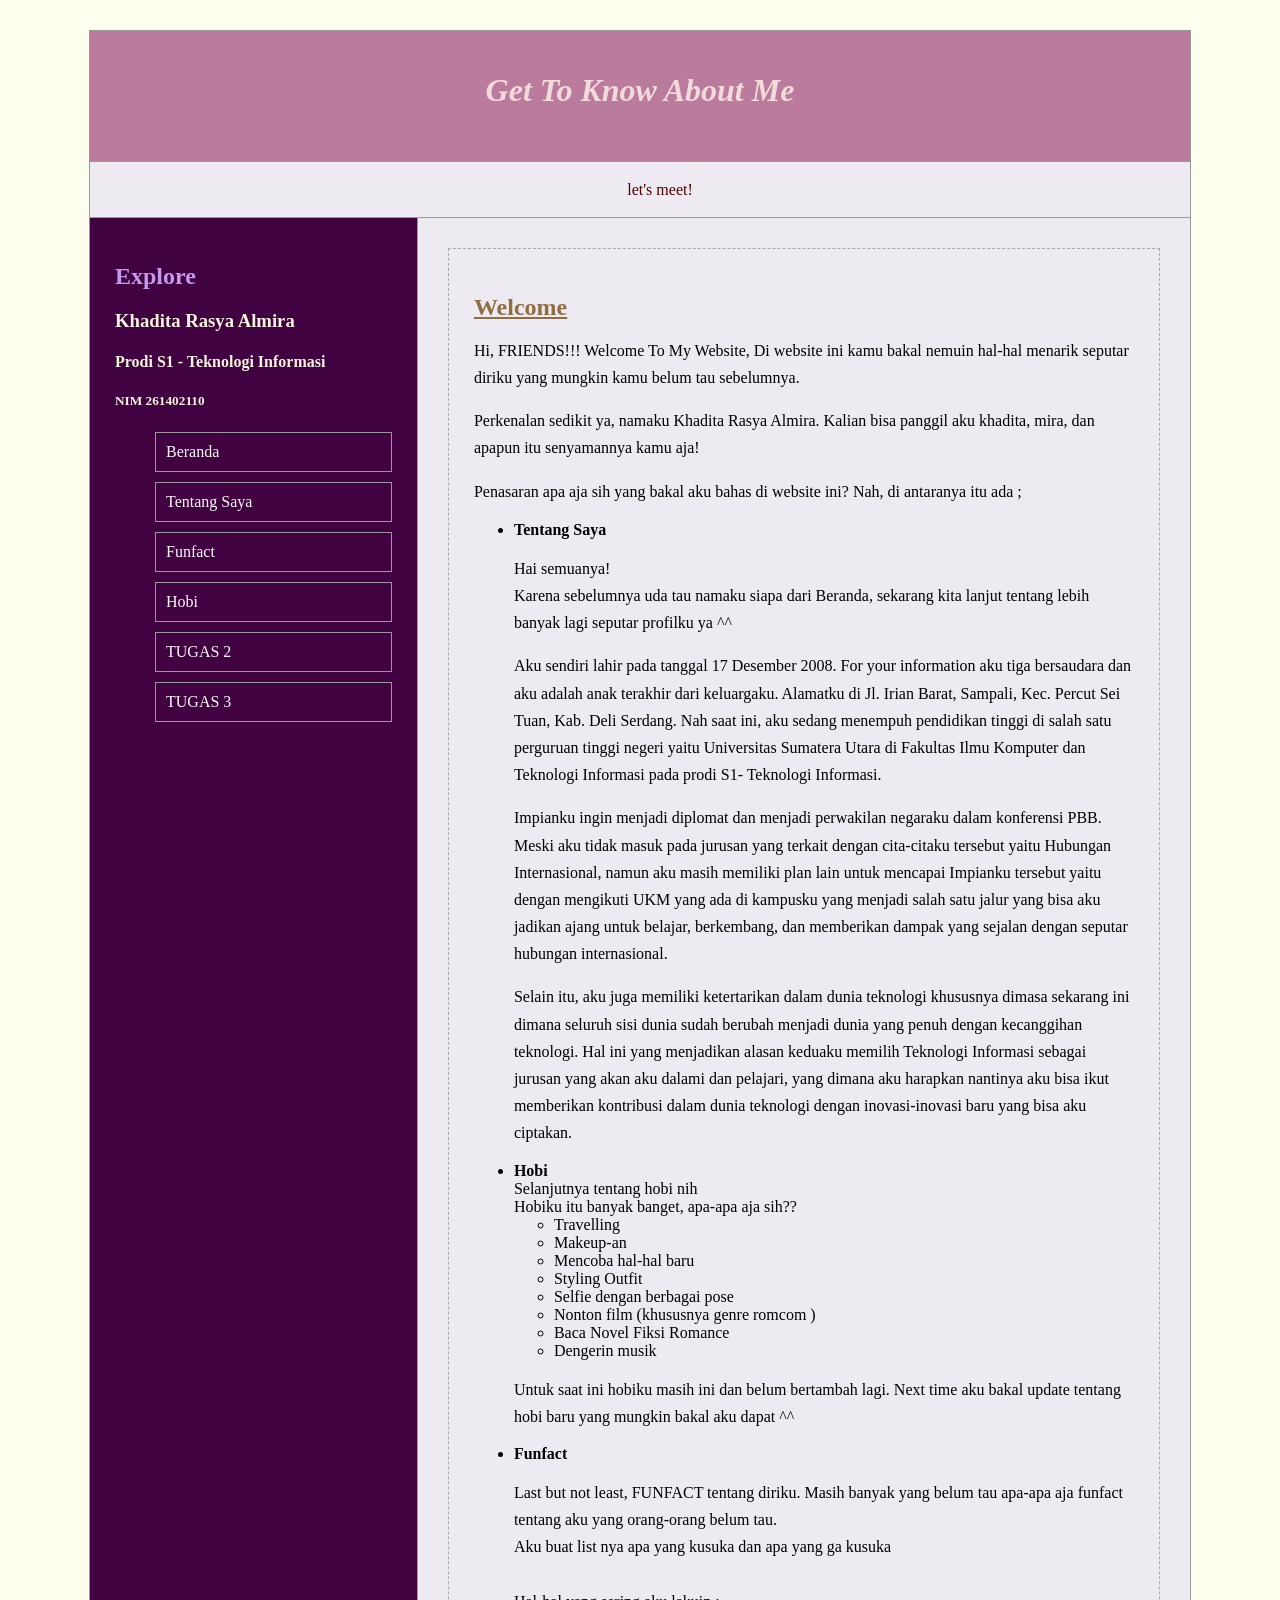
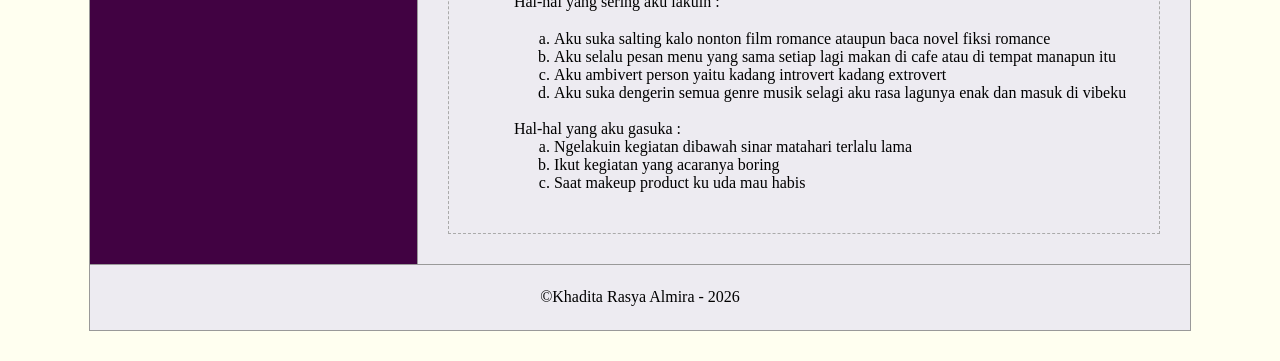
==== index.html @ 11d64168 "Update index.html" ====
<!DOCTYPE html>
<html lang="id">
<head>
    <meta name="viewport" content="width=device-width, initial-scale=1.0">
    <title>Get To Know About Me</title>
    <style>
        {
            box-sizing: border-box;
            margin: 0;
            padding: 0;
        }
        body {
            font-family: 'Times New Roman', Times, serif;
            background-color: ivory;
        } 
        .website {
            width: 90%;
            max-width: 1100px;
            margin: 30px auto;
            background-color: rgb(237, 235, 241);
            border: 1px solid #999;
        }
        header {
            height: 130px;
            border-bottom: 1px solid #999;
            display: flex;
            align-items: center;
            justify-content: center;
            background-color:rgb(186, 123, 156);
        }
        header h1 {
            color: rgb(240, 218, 218);
        }
        header p {
            text-align: center;
            margin-top: 8px;
        }
        nav {
            min-height: 55px;
            border-bottom: 1px solid #999;
            display: flex;
            justify-content: center;
            align-items: center;
        }
        nav ul {
            display: flex;
            list-style: none;
            gap: 30px;
        }
        nav a {
            text-decoration: none;
            color: rgb(81, 3, 3);
            font-weight: normal;
        } 
        .main-area {
            display: flex;
            min-height: 430px;
        }
        aside {
            width: 28%;
            border-right: 1px solid #999;
            padding: 25px;
            background-color:rgb(65, 2, 66);
        }
        aside h2{
            color: rgb(195, 154, 235);
            margin-bottom: 20px;
        }
        aside h3{
            color: beige;
        }
        aside h4{
            color:beige;
        }
        aside h5{
            color:beige;
        }
        aside ul {
            list-style: none;
        }
        aside li {
            margin-bottom: 10px;
        }
        aside a {
            display: block;
            padding: 10px;
            text-decoration: none;
            color: #fdfafa;
            border: 1px solid #999;
        }
        main {
            width: 72%;
            padding: 30px;
        }
        .content-box {
            border: 1px dashed #aaa;
            padding: 25px;
            min-height: 250px;
        }
        main h2 {
            color: rgb(144, 110, 66);
            margin-bottom: 15px;
        }
        main p {
            line-height: 1.7;
            margin-bottom: 15px;
        }
        footer {
            height: 65px;
            border-top: 1px solid #999;
            display: flex;
            justify-content: center;
            align-items: center;
        } 
    </style>
</head>
<body>
    <div class="website">
        <!-- HEADER -->
        <header>
            <div>
                <h1><p><i><b>Get To Know About Me </b></i></p></h1>
            </div>
        </header>
        <!-- MAIN MENU -->
        <nav>
            <ul>
                <li><a href="https://www.instagram.com/khdtrsyalmira_?igsi=MWV1ZHlnbnk5emplbg==//">let's meet!</a></li>
            </ul>
        </nav>
        <!-- Sidebar -->
        <div class="main-area"         
            <!-- Sidebar -- >
            <aside>
                <h2>Explore</h2>
                <h3>Khadita Rasya Almira</h3>
                <h4>Prodi S1 - Teknologi Informasi</h4>
                <h5>NIM 261402110</h5>
                <ul> 
                    <li><a href="index.html">Beranda</a></li>
                    <li><a href="tentangsaya.html">Tentang Saya</a></li>
                    <li><a href="funfact.html">Funfact</a></li>
                    <li><a href="hobi.html">Hobi</a></li>
                    <li><a href="tugas2.html">TUGAS 2</a></li>
                    <li><a href="tugas3.html">TUGAS 3</a></li>
                </ul>
            </aside>
            <!-- Who I'am? -->
            <main>
                <div class="content-box">
                    <h2><u>Welcome</u></h2>
                    <p>
                        Hi, FRIENDS!!! Welcome To My Website, Di website ini kamu bakal nemuin hal-hal 
                        menarik seputar diriku yang mungkin kamu belum tau sebelumnya.
                    </p>
                    <p>
                        Perkenalan sedikit ya, namaku Khadita Rasya Almira. Kalian bisa panggil aku
                        khadita, mira, dan apapun itu senyamannya kamu aja!
                    <p> Penasaran apa aja sih yang bakal aku bahas di website ini? Nah, di antaranya
                        itu ada ;
                    </p> 
                    <p>
                        <ul>
                            <li><b>Tentang Saya</b></li>
                            <p>Hai semuanya!
            <br>
                Karena sebelumnya uda tau namaku siapa dari Beranda, sekarang kita lanjut
                tentang lebih banyak lagi seputar profilku ya ^^
            <p>
                Aku sendiri lahir pada tanggal 17 Desember 2008. For your information aku tiga bersaudara
                dan aku adalah anak terakhir dari keluargaku. Alamatku di Jl. Irian Barat, Sampali, Kec.
                Percut Sei Tuan, Kab. Deli Serdang. Nah saat ini, aku sedang menempuh pendidikan tinggi 
                di salah satu perguruan tinggi negeri yaitu Universitas Sumatera Utara di Fakultas
                Ilmu Komputer dan Teknologi Informasi pada prodi S1- Teknologi Informasi.
            <p>
                Impianku ingin menjadi diplomat dan menjadi perwakilan negaraku dalam
                konferensi PBB. Meski aku tidak masuk pada jurusan yang terkait dengan cita-citaku  
                tersebut yaitu Hubungan Internasional, namun aku masih memiliki plan lain untuk mencapai 
                Impianku tersebut yaitu dengan mengikuti UKM yang ada di kampusku yang menjadi salah 
                satu jalur yang bisa aku jadikan ajang untuk belajar, berkembang, dan memberikan dampak 
                yang sejalan dengan seputar hubungan internasional. 
            <p>
                Selain itu, aku juga memiliki ketertarikan dalam dunia teknologi khususnya dimasa sekarang
                ini dimana seluruh sisi dunia sudah berubah menjadi dunia yang penuh dengan kecanggihan teknologi.
                Hal ini yang menjadikan alasan keduaku memilih Teknologi Informasi sebagai jurusan yang akan 
                aku dalami dan pelajari, yang dimana aku harapkan nantinya aku bisa ikut memberikan 
                kontribusi dalam dunia teknologi dengan inovasi-inovasi baru yang bisa aku ciptakan.
            </p>

                            <li><b>Hobi</b></li>
                            Selanjutnya tentang hobi nih
                <br>
                Hobiku itu banyak banget, apa-apa aja sih??
                <ul>
                    <li>Travelling</li>
                    <li>Makeup-an </li>
                    <li>Mencoba hal-hal baru</li>
                    <li>Styling Outfit</li>
                    <li>Selfie dengan berbagai pose</li>
                    <li>Nonton film (khususnya genre romcom )</li>
                    <li>Baca Novel Fiksi Romance</li>
                    <li>Dengerin musik</li>
                </ul>
                <p> Untuk saat ini hobiku masih ini dan belum bertambah lagi.
                    Next time aku bakal update tentang hobi baru yang mungkin bakal aku dapat ^^
                </p>
                            <li><b>Funfact</b></li>
                            <p>
                Last but not least, FUNFACT tentang diriku. Masih banyak yang belum tau apa-apa aja 
                funfact tentang aku yang orang-orang belum tau.
            <br> Aku buat list nya apa yang kusuka dan apa yang ga kusuka
            <br><br>
            <!-- Membuat ordered list -->
             Hal-hal yang sering aku lakuin :
             <ol type="a">
                <li>Aku suka salting kalo nonton film romance ataupun baca novel fiksi romance</li>
                <li>Aku selalu pesan menu yang sama setiap lagi makan di cafe atau di tempat manapun itu </li>
                <li>Aku ambivert person yaitu kadang introvert kadang extrovert</li>
                <li>Aku suka dengerin semua genre musik selagi aku rasa lagunya enak dan masuk di vibeku</li>
             </ol>
             <br>
             Hal-hal yang aku gasuka :
             <ol type="a">
                <li>Ngelakuin kegiatan dibawah sinar matahari terlalu lama</li>
                <li>Ikut kegiatan yang acaranya boring</li>
                <li>Saat makeup product ku uda mau habis</li>
             </ol>
                        </ul>
                    </p>
                </div>
            </main>
        </div>
        <!-- FOOTER -->
        <footer>
            <p> ©Khadita Rasya Almira - 2026</p>
        </footer>
    </div>    
</body>
</html>
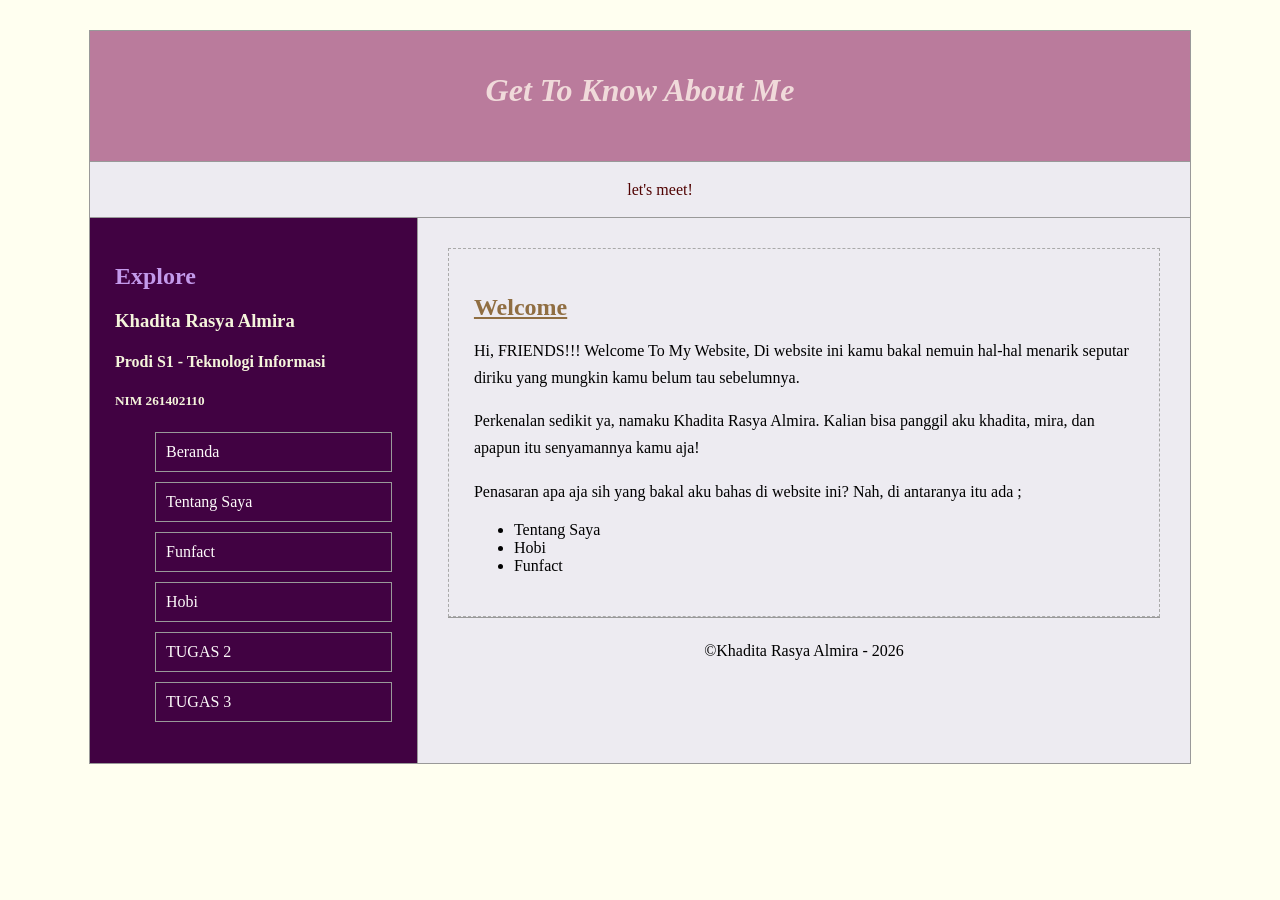
==== commit edfe019b: "Update index.html" ====
--- a/index.html
+++ b/index.html
@@ -158,77 +158,14 @@
                         khadita, mira, dan apapun itu senyamannya kamu aja!
                     <p> Penasaran apa aja sih yang bakal aku bahas di website ini? Nah, di antaranya
                         itu ada ;
-                    </p> 
+                    </p>
                     <p>
                         <ul>
-                            <li><b>Tentang Saya</b></li>
-                            <p>Hai semuanya!
-            <br>
-                Karena sebelumnya uda tau namaku siapa dari Beranda, sekarang kita lanjut
-                tentang lebih banyak lagi seputar profilku ya ^^
-            <p>
-                Aku sendiri lahir pada tanggal 17 Desember 2008. For your information aku tiga bersaudara
-                dan aku adalah anak terakhir dari keluargaku. Alamatku di Jl. Irian Barat, Sampali, Kec.
-                Percut Sei Tuan, Kab. Deli Serdang. Nah saat ini, aku sedang menempuh pendidikan tinggi 
-                di salah satu perguruan tinggi negeri yaitu Universitas Sumatera Utara di Fakultas
-                Ilmu Komputer dan Teknologi Informasi pada prodi S1- Teknologi Informasi.
-            <p>
-                Impianku ingin menjadi diplomat dan menjadi perwakilan negaraku dalam
-                konferensi PBB. Meski aku tidak masuk pada jurusan yang terkait dengan cita-citaku  
-                tersebut yaitu Hubungan Internasional, namun aku masih memiliki plan lain untuk mencapai 
-                Impianku tersebut yaitu dengan mengikuti UKM yang ada di kampusku yang menjadi salah 
-                satu jalur yang bisa aku jadikan ajang untuk belajar, berkembang, dan memberikan dampak 
-                yang sejalan dengan seputar hubungan internasional. 
-            <p>
-                Selain itu, aku juga memiliki ketertarikan dalam dunia teknologi khususnya dimasa sekarang
-                ini dimana seluruh sisi dunia sudah berubah menjadi dunia yang penuh dengan kecanggihan teknologi.
-                Hal ini yang menjadikan alasan keduaku memilih Teknologi Informasi sebagai jurusan yang akan 
-                aku dalami dan pelajari, yang dimana aku harapkan nantinya aku bisa ikut memberikan 
-                kontribusi dalam dunia teknologi dengan inovasi-inovasi baru yang bisa aku ciptakan.
-            </p>
-
-                            <li><b>Hobi</b></li>
-                            Selanjutnya tentang hobi nih
-                <br>
-                Hobiku itu banyak banget, apa-apa aja sih??
-                <ul>
-                    <li>Travelling</li>
-                    <li>Makeup-an </li>
-                    <li>Mencoba hal-hal baru</li>
-                    <li>Styling Outfit</li>
-                    <li>Selfie dengan berbagai pose</li>
-                    <li>Nonton film (khususnya genre romcom )</li>
-                    <li>Baca Novel Fiksi Romance</li>
-                    <li>Dengerin musik</li>
-                </ul>
-                <p> Untuk saat ini hobiku masih ini dan belum bertambah lagi.
-                    Next time aku bakal update tentang hobi baru yang mungkin bakal aku dapat ^^
-                </p>
-                            <li><b>Funfact</b></li>
-                            <p>
-                Last but not least, FUNFACT tentang diriku. Masih banyak yang belum tau apa-apa aja 
-                funfact tentang aku yang orang-orang belum tau.
-            <br> Aku buat list nya apa yang kusuka dan apa yang ga kusuka
-            <br><br>
-            <!-- Membuat ordered list -->
-             Hal-hal yang sering aku lakuin :
-             <ol type="a">
-                <li>Aku suka salting kalo nonton film romance ataupun baca novel fiksi romance</li>
-                <li>Aku selalu pesan menu yang sama setiap lagi makan di cafe atau di tempat manapun itu </li>
-                <li>Aku ambivert person yaitu kadang introvert kadang extrovert</li>
-                <li>Aku suka dengerin semua genre musik selagi aku rasa lagunya enak dan masuk di vibeku</li>
-             </ol>
-             <br>
-             Hal-hal yang aku gasuka :
-             <ol type="a">
-                <li>Ngelakuin kegiatan dibawah sinar matahari terlalu lama</li>
-                <li>Ikut kegiatan yang acaranya boring</li>
-                <li>Saat makeup product ku uda mau habis</li>
-             </ol>
+                            <li>Tentang Saya</li>
+                            <li>Hobi</li>
+                            <li>Funfact</li>
                         </ul>
                     </p>
-                </div>
-            </main>
         </div>
         <!-- FOOTER -->
         <footer>
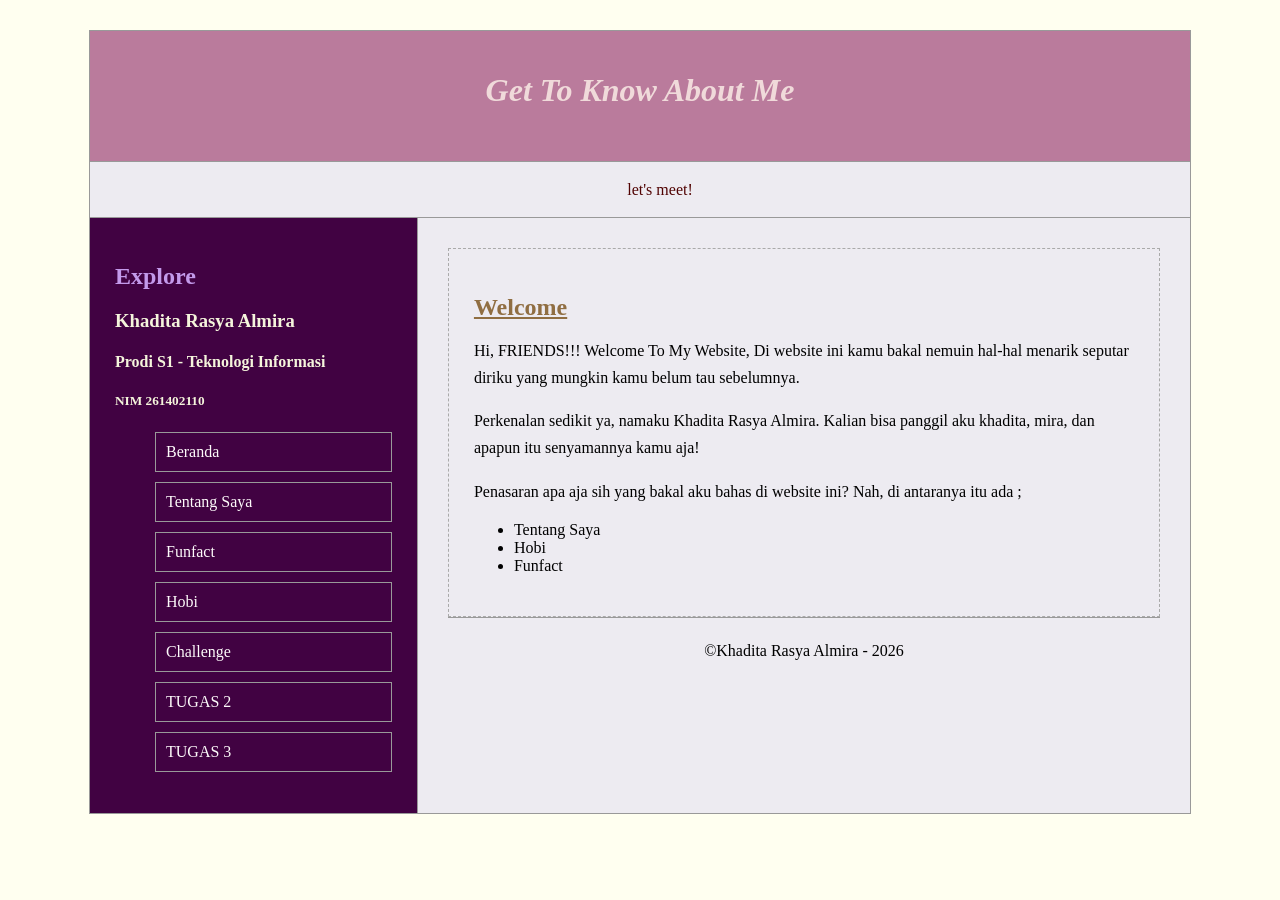
==== commit c2d543fe: "Update index.html" ====
--- a/index.html
+++ b/index.html
@@ -141,6 +141,7 @@
                     <li><a href="tentangsaya.html">Tentang Saya</a></li>
                     <li><a href="funfact.html">Funfact</a></li>
                     <li><a href="hobi.html">Hobi</a></li>
+                    <li><a href="Challenge.html">Challenge</a></li>
                     <li><a href="tugas2.html">TUGAS 2</a></li>
                     <li><a href="tugas3.html">TUGAS 3</a></li>
                 </ul>
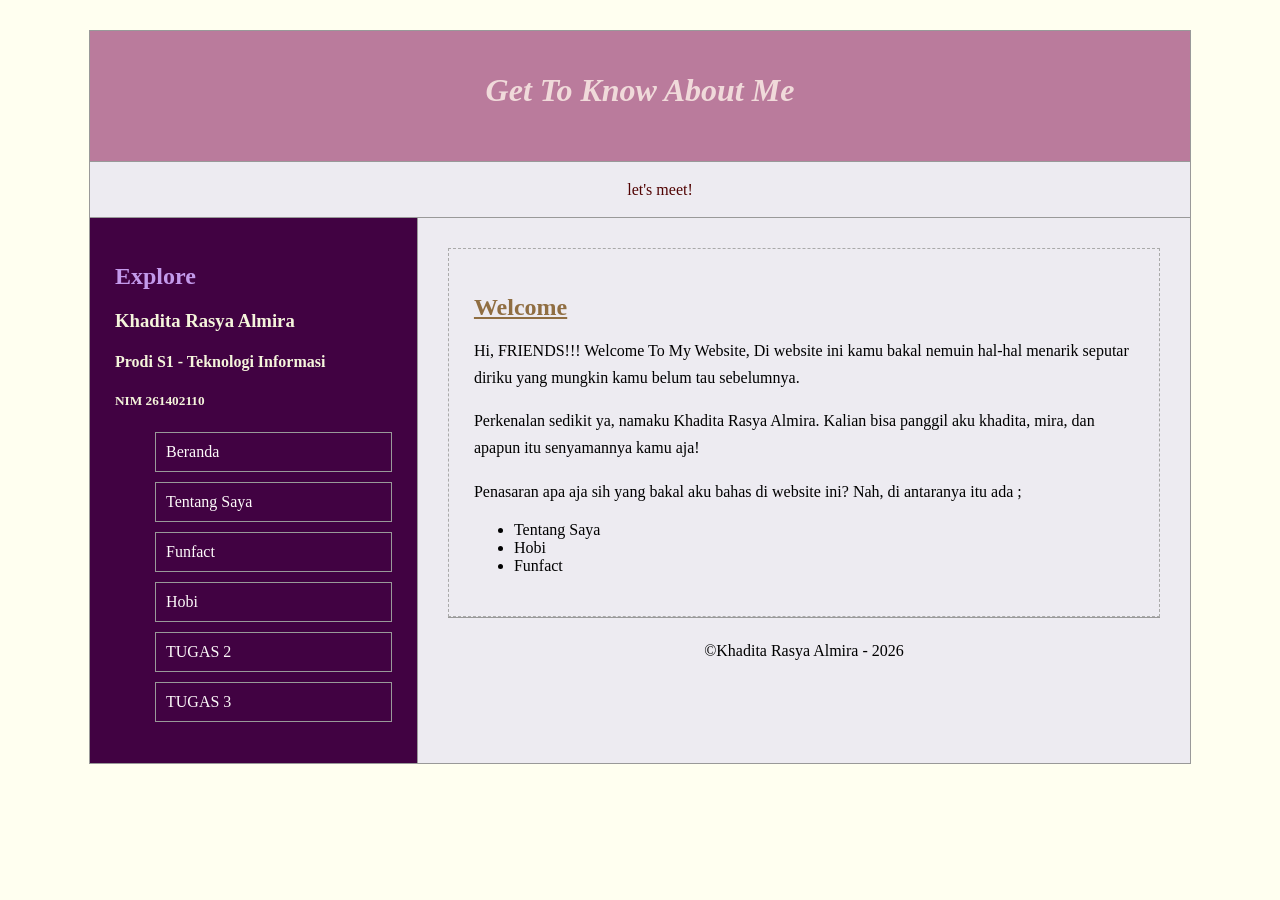
==== commit 426a8b95: "Update index.html" ====
--- a/index.html
+++ b/index.html
@@ -141,7 +141,6 @@
                     <li><a href="tentangsaya.html">Tentang Saya</a></li>
                     <li><a href="funfact.html">Funfact</a></li>
                     <li><a href="hobi.html">Hobi</a></li>
-                    <li><a href="Challenge.html">Challenge</a></li>
                     <li><a href="tugas2.html">TUGAS 2</a></li>
                     <li><a href="tugas3.html">TUGAS 3</a></li>
                 </ul>
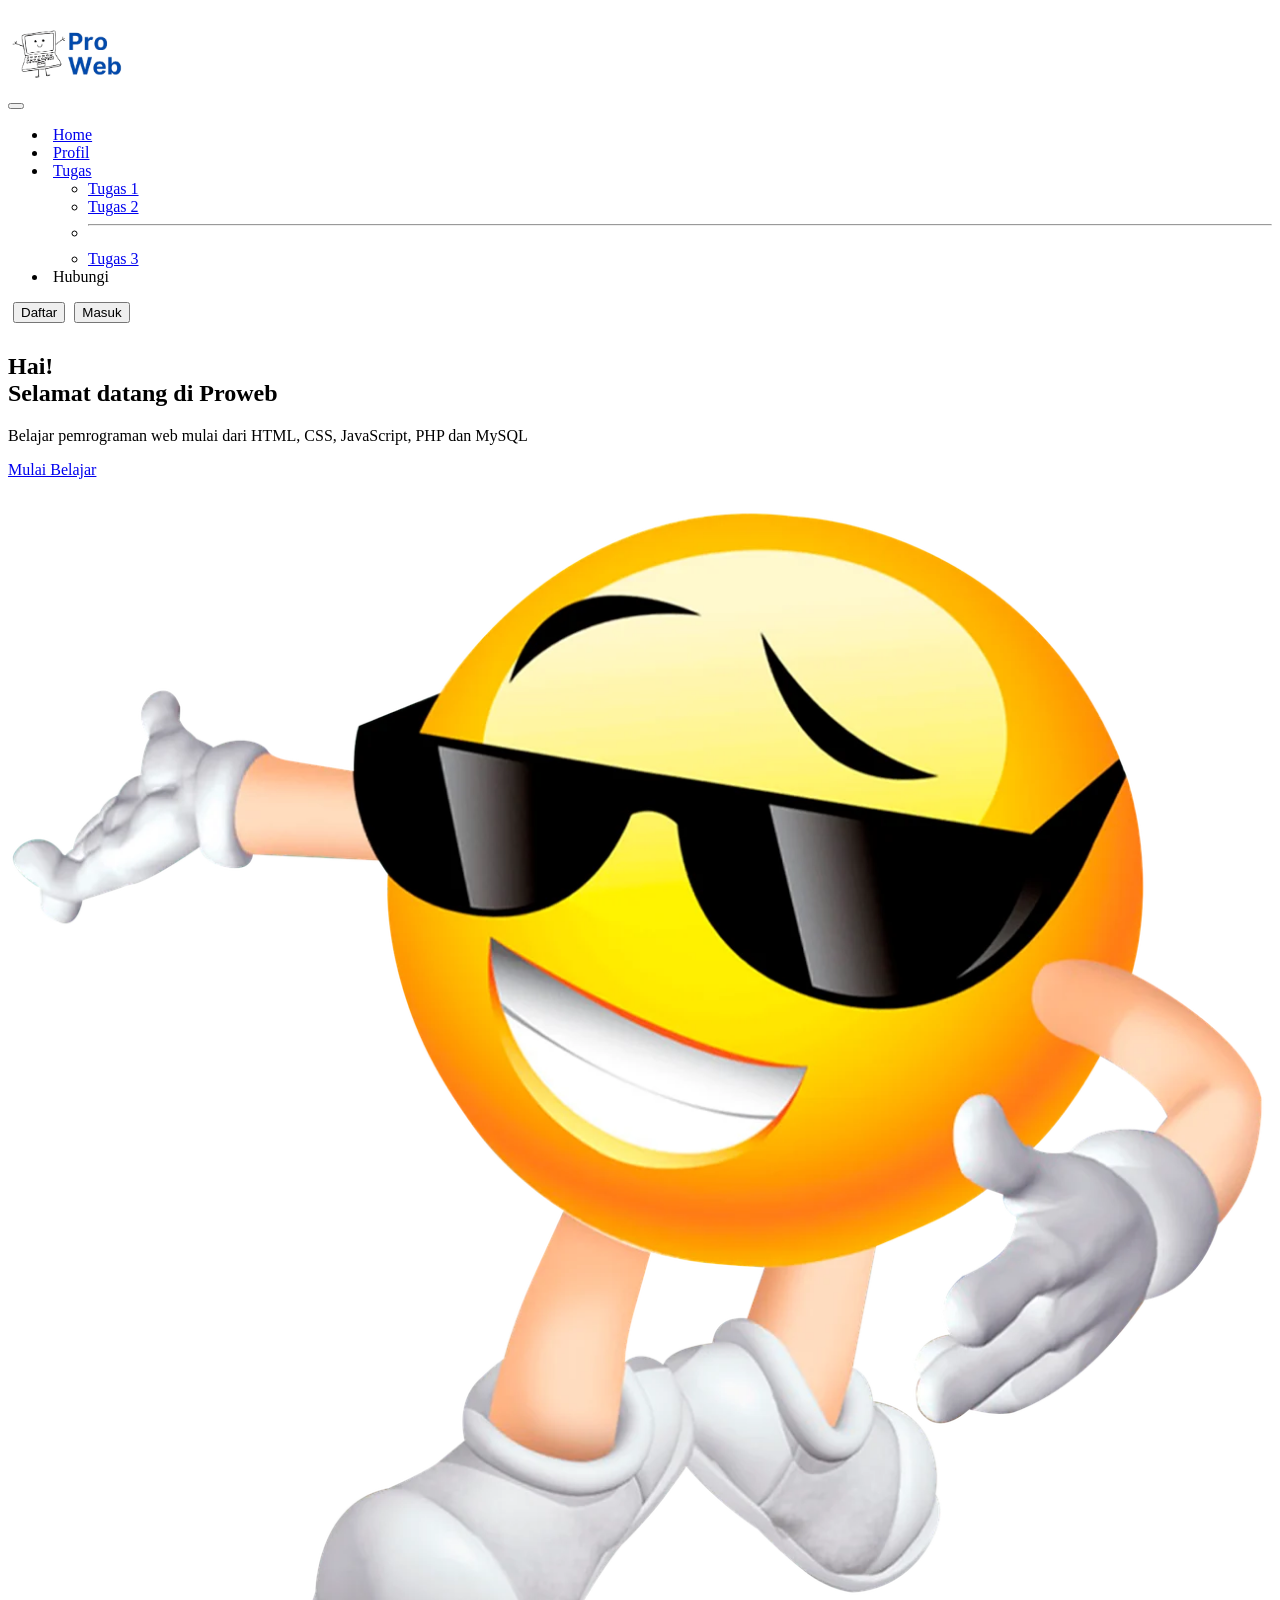
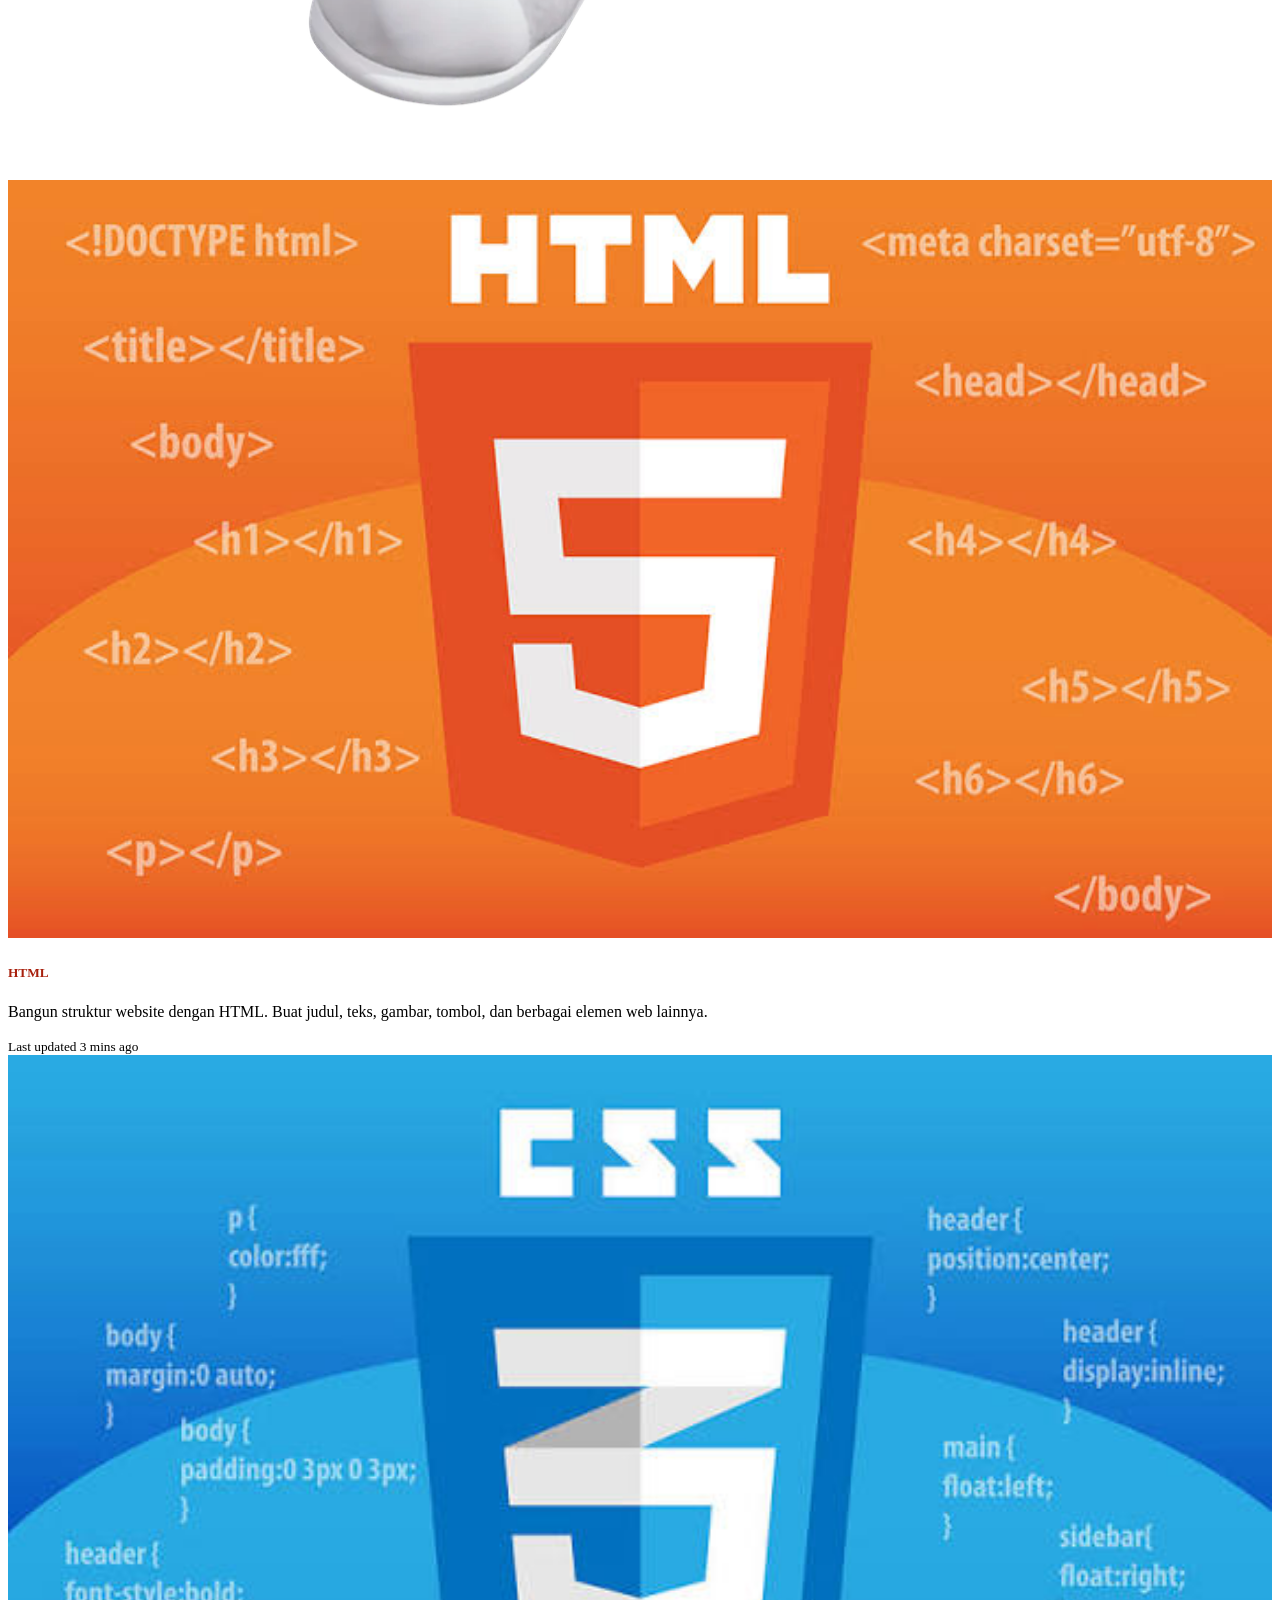
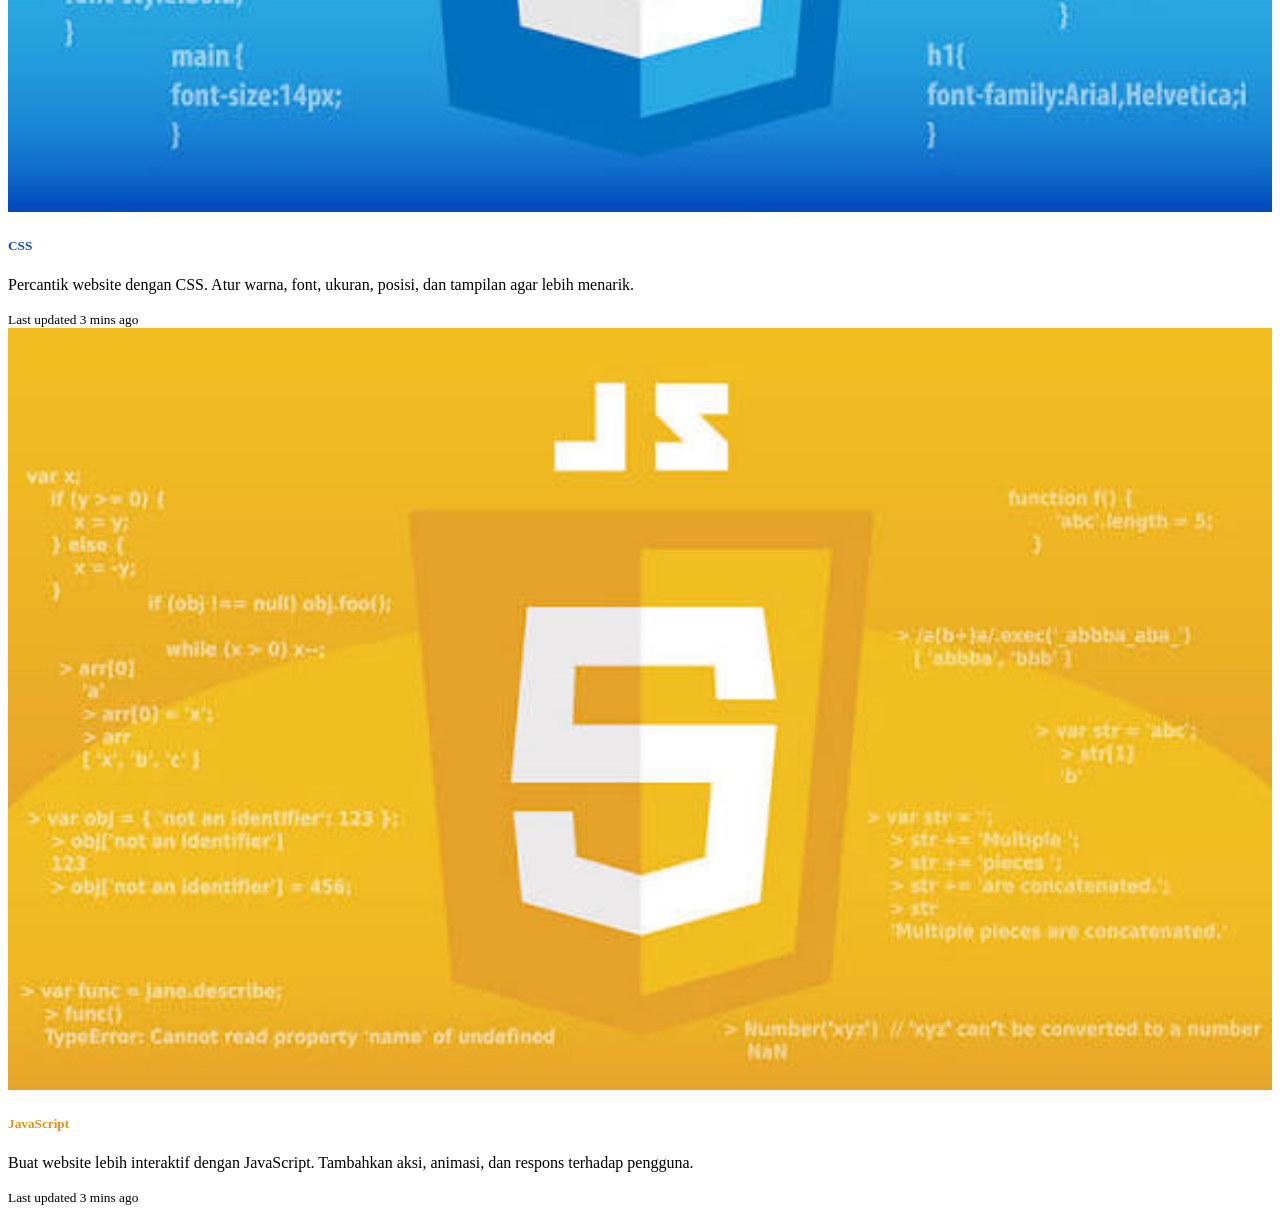
==== commit 576d7a54: "Add files via upload" ====
--- a/index.html
+++ b/index.html
@@ -1,176 +1,119 @@
 <!DOCTYPE html>
 <html lang="id">
-<head>
-    <meta name="viewport" content="width=device-width, initial-scale=1.0">
-    <title>Get To Know About Me</title>
-    <style>
-        {
-            box-sizing: border-box;
-            margin: 0;
-            padding: 0;
-        }
-        body {
-            font-family: 'Times New Roman', Times, serif;
-            background-color: ivory;
-        } 
-        .website {
-            width: 90%;
-            max-width: 1100px;
-            margin: 30px auto;
-            background-color: rgb(237, 235, 241);
-            border: 1px solid #999;
-        }
-        header {
-            height: 130px;
-            border-bottom: 1px solid #999;
-            display: flex;
-            align-items: center;
-            justify-content: center;
-            background-color:rgb(186, 123, 156);
-        }
-        header h1 {
-            color: rgb(240, 218, 218);
-        }
-        header p {
-            text-align: center;
-            margin-top: 8px;
-        }
-        nav {
-            min-height: 55px;
-            border-bottom: 1px solid #999;
-            display: flex;
-            justify-content: center;
-            align-items: center;
-        }
-        nav ul {
-            display: flex;
-            list-style: none;
-            gap: 30px;
-        }
-        nav a {
-            text-decoration: none;
-            color: rgb(81, 3, 3);
-            font-weight: normal;
-        } 
-        .main-area {
-            display: flex;
-            min-height: 430px;
-        }
-        aside {
-            width: 28%;
-            border-right: 1px solid #999;
-            padding: 25px;
-            background-color:rgb(65, 2, 66);
-        }
-        aside h2{
-            color: rgb(195, 154, 235);
-            margin-bottom: 20px;
-        }
-        aside h3{
-            color: beige;
-        }
-        aside h4{
-            color:beige;
-        }
-        aside h5{
-            color:beige;
-        }
-        aside ul {
-            list-style: none;
-        }
-        aside li {
-            margin-bottom: 10px;
-        }
-        aside a {
-            display: block;
-            padding: 10px;
-            text-decoration: none;
-            color: #fdfafa;
-            border: 1px solid #999;
-        }
-        main {
-            width: 72%;
-            padding: 30px;
-        }
-        .content-box {
-            border: 1px dashed #aaa;
-            padding: 25px;
-            min-height: 250px;
-        }
-        main h2 {
-            color: rgb(144, 110, 66);
-            margin-bottom: 15px;
-        }
-        main p {
-            line-height: 1.7;
-            margin-bottom: 15px;
-        }
-        footer {
-            height: 65px;
-            border-top: 1px solid #999;
-            display: flex;
-            justify-content: center;
-            align-items: center;
-        } 
-    </style>
-</head>
-<body>
-    <div class="website">
-        <!-- HEADER -->
-        <header>
-            <div>
-                <h1><p><i><b>Get To Know About Me </b></i></p></h1>
+    <head>
+        <meta name="viewport" content="width=device-width, initial-scale=1.0">
+        <title>Bootstrap</title>
+        <link rel="stylesheet" href="css/bootstrap.css">
+        <link rel="stylesheet" href="css.proweb.css">
+    </head>
+    <body>
+        <section>
+            <!--Navigation Bar-->
+            <div class="container">
+                <nav class="navbar navbar-expand-lg">
+                   <img src="logo.pw.png" alt="Logo Proweb" height="70">
+                        <div class="col ms-auto"></div>
+                        
+                    <button
+                    class="navbar-toggler"
+                    type="button"
+                    data-bs-toggle="collapse"
+                    data-bs-target="#navbarSupportedContent"
+                    aria-controls="navbarSupportedContent"
+                    aria-expanded="false"
+                    aria-label="Toggle navigation"
+                    >
+                        <span class="navbar-toggler-icon"></span>
+                    </button>
+                    <div class="collapse navbar-collapse" id="navbarSupportedContent">
+                        <ul class="navbar-nav me-auto mb-2 mb-lg-0">
+                            <li class="nav-item">
+                                <a class="nav-link active" aria-current="page" href="belajarbootstrep.html">Home</a>
+                            </li>
+                            <li class="nav-item">
+                                <a class="nav-link" href="#">Profil</a>
+                            </li>
+                            <li class="nav-item dropdown">
+                                <a
+                                    class="nav-link dropdown-toggle"
+                                    href="#"
+                                    role="button"
+                                    data-bs-toggle="dropdown"
+                                    aria-expanded="false"
+                                >
+                                    Tugas
+                                </a>
+                                <ul class="dropdown-menu">
+                                    <li><a class="dropdown-item" href="tugas1.html">Tugas 1</a></li>
+                                    <li><a class="dropdown-item" href="tugas2.html">Tugas 2</a></li>
+                                    <li><hr class="dropdown-divider"></li>
+                                    <li><a class="dropdown-item" href="tugas3.html">Tugas 3</a></li>
+                                </ul>
+                            </li>
+                            <li class="nav-item">
+                                <a class="nav-link disabled">Hubungi</a>
+                            </li>
+                        </ul>
+                        
+                            <button class="btn btn-outline-success" type="submit">Daftar</button>
+                            <button class="btn btn-primary" type="submit">Masuk</button>
+                        </form>
+                </nav>
+                <div class="row">
+                    <div class="col align-self-center">
+                    <h1 style="font-family: Georgia, 'Times New Roman', Times, serif">
+                     Hai! <br> Selamat datang di Proweb
+                    </h1>
+                    <p class="mt-3 mb-4">
+                        Belajar pemrograman web mulai dari HTML, CSS, JavaScript, PHP dan MySQL
+                    </p>
+                    <a href="#" class="btn btn-success">Mulai Belajar</a>
+                    </div>
+                    <div class="col mt-4 d-none d-md-block d-lg-block d-xl-block">
+                        <img src="emoji.png" alt="Gambar" class="hero-img">
+                    </div>
+                </div>
             </div>
-        </header>
-        <!-- MAIN MENU -->
-        <nav>
-            <ul>
-                <li><a href="https://www.instagram.com/khdtrsyalmira_?igsi=MWV1ZHlnbnk5emplbg==//">let's meet!</a></li>
-            </ul>
-        </nav>
-        <!-- Sidebar -->
-        <div class="main-area"         
-            <!-- Sidebar -- >
-            <aside>
-                <h2>Explore</h2>
-                <h3>Khadita Rasya Almira</h3>
-                <h4>Prodi S1 - Teknologi Informasi</h4>
-                <h5>NIM 261402110</h5>
-                <ul> 
-                    <li><a href="index.html">Beranda</a></li>
-                    <li><a href="tentangsaya.html">Tentang Saya</a></li>
-                    <li><a href="funfact.html">Funfact</a></li>
-                    <li><a href="hobi.html">Hobi</a></li>
-                    <li><a href="tugas2.html">TUGAS 2</a></li>
-                    <li><a href="tugas3.html">TUGAS 3</a></li>
-                </ul>
-            </aside>
-            <!-- Who I'am? -->
-            <main>
-                <div class="content-box">
-                    <h2><u>Welcome</u></h2>
-                    <p>
-                        Hi, FRIENDS!!! Welcome To My Website, Di website ini kamu bakal nemuin hal-hal 
-                        menarik seputar diriku yang mungkin kamu belum tau sebelumnya.
-                    </p>
-                    <p>
-                        Perkenalan sedikit ya, namaku Khadita Rasya Almira. Kalian bisa panggil aku
-                        khadita, mira, dan apapun itu senyamannya kamu aja!
-                    <p> Penasaran apa aja sih yang bakal aku bahas di website ini? Nah, di antaranya
-                        itu ada ;
-                    </p>
-                    <p>
-                        <ul>
-                            <li>Tentang Saya</li>
-                            <li>Hobi</li>
-                            <li>Funfact</li>
-                        </ul>
-                    </p>
-        </div>
-        <!-- FOOTER -->
-        <footer>
-            <p> ©Khadita Rasya Almira - 2026</p>
-        </footer>
-    </div>    
-</body>
-</html>
+            <br><br><br>
+        <div class="row row-cols-1 row-cols-md-3 g-4">
+  <div class="col">
+    <div class="card h-100">
+      <img src="fotohtml.jpg" class="card-img-top" alt="...">
+      <div class="card-body">
+        <h5 style="color: rgb(168, 32, 13);" class="card-title"><b>HTML</b></h5>
+        <p class="card-text">Bangun struktur website dengan HTML. Buat judul, teks, gambar, tombol, dan berbagai elemen web lainnya.</p>
+      </div>
+      <div class="card-footer">
+        <small class="text-body-secondary">Last updated 3 mins ago</small>
+      </div>
+    </div>
+  </div>
+  <div class="col">
+    <div class="card h-100">
+      <img src="csspoto.jpg" class="card-img-top" alt="...">
+      <div class="card-body">
+        <h5 style="color: rgb(24, 77, 193);" class="card-title"><b>CSS</b></h5>
+        <p class="card-text">Percantik website dengan CSS. Atur warna, font, ukuran, posisi, dan tampilan agar lebih menarik.</p>
+      </div>
+      <div class="card-footer">
+        <small class="text-body-secondary">Last updated 3 mins ago</small>
+      </div>
+    </div>
+  </div>
+  <div class="col">
+    <div class="card h-100">
+      <img src="kuning.jpg" class="card-img-top" alt="...">
+      <div class="card-body">
+        <h5 style="color: rgb(219, 149, 21);" class="card-title"><b>JavaScript</b></h5>
+        <p class="card-text">Buat website lebih interaktif dengan JavaScript. Tambahkan aksi, animasi, dan respons terhadap pengguna.</p>
+      </div>
+      <div class="card-footer">
+        <small class="text-body-secondary">Last updated 3 mins ago</small>
+      </div>
+    </div>
+  </div>
+</div>
+        </section>
+        <script src="js/bootstrap.bundle.js"></script>
+    </body>
+</html>
--- a/css.proweb.css
+++ b/css.proweb.css
@@ -0,0 +1,107 @@
+/* =========================
+   NAVBAR
+========================= */
+.navbar {
+    padding: 10px 0;
+}
+
+.navbar-brand img {
+    width: 90px;
+    height: auto;
+}
+
+.navbar-nav .nav-link {
+    margin: 0 5px;
+}
+
+.navbar .btn {
+    margin-left: 5px;
+}
+/* =========================
+   GAMBAR HERO
+========================= */
+
+.hero-img {
+    max-width: 100%;
+    height: auto;
+}
+/* =========================
+   CARD
+========================= */
+
+.card {
+    height: 100%;
+}
+
+.card-img-top {
+    width: 100%;
+    height: auto;
+}
+/* =========================
+   RESPONSIVE HP
+========================= */
+
+@media (max-width: 768px) {
+
+    /* Navbar */
+    .navbar {
+        padding: 10px 15px;
+    }
+
+    .navbar-nav {
+        text-align: center;
+    }
+
+    .navbar .btn {
+        margin: 5px 0;
+    }
+
+    /* Bagian hero */
+    .row {
+        margin-left: 0;
+        margin-right: 0;
+    }
+
+    .hero-img {
+        width: 60%;
+        max-width: 350px;
+        display: block;
+        margin: 20px auto 0;
+    }
+
+    /* Judul */
+    h1 {
+        font-size: 32px;
+    }
+
+    /* Card */
+    .card {
+        margin-bottom: 15px;
+    }
+}
+/* =========================
+   HP KECIL
+========================= */
+
+@media (max-width: 576px) {
+
+    h1 {
+        font-size: 28px;
+    }
+
+    .container {
+        padding-left: 15px;
+        padding-right: 15px;
+    }
+
+    .card-text {
+        font-size: 15px;
+    }
+    .logo {
+    width: 90px;
+    height: auto;
+}
+@media (max-width: 576px) {
+    .logo {
+        width: 90px;
+    }
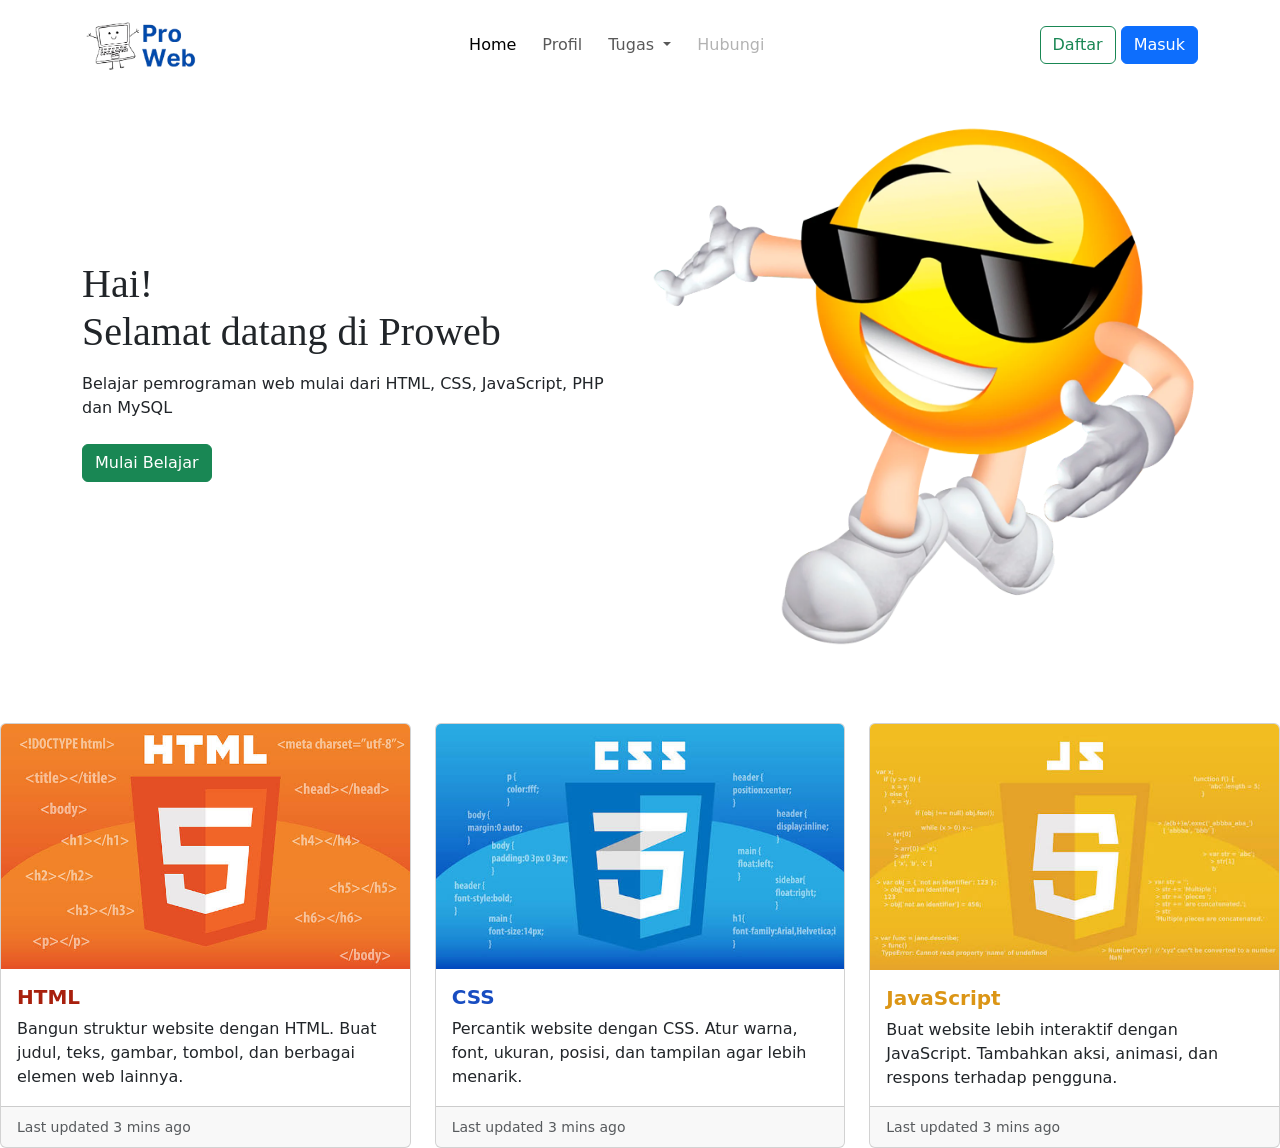
==== commit 30e841b6: "Fix HTML structure and update links" ====
--- a/index.html
+++ b/index.html
@@ -3,7 +3,7 @@
     <head>
         <meta name="viewport" content="width=device-width, initial-scale=1.0">
         <title>Bootstrap</title>
-        <link rel="stylesheet" href="css/bootstrap.css">
+        <link rel="stylesheet" href="bootstrap.css">
         <link rel="stylesheet" href="css.proweb.css">
     </head>
     <body>
@@ -116,4 +116,4 @@
         </section>
         <script src="js/bootstrap.bundle.js"></script>
     </body>
-</html>+</html>
